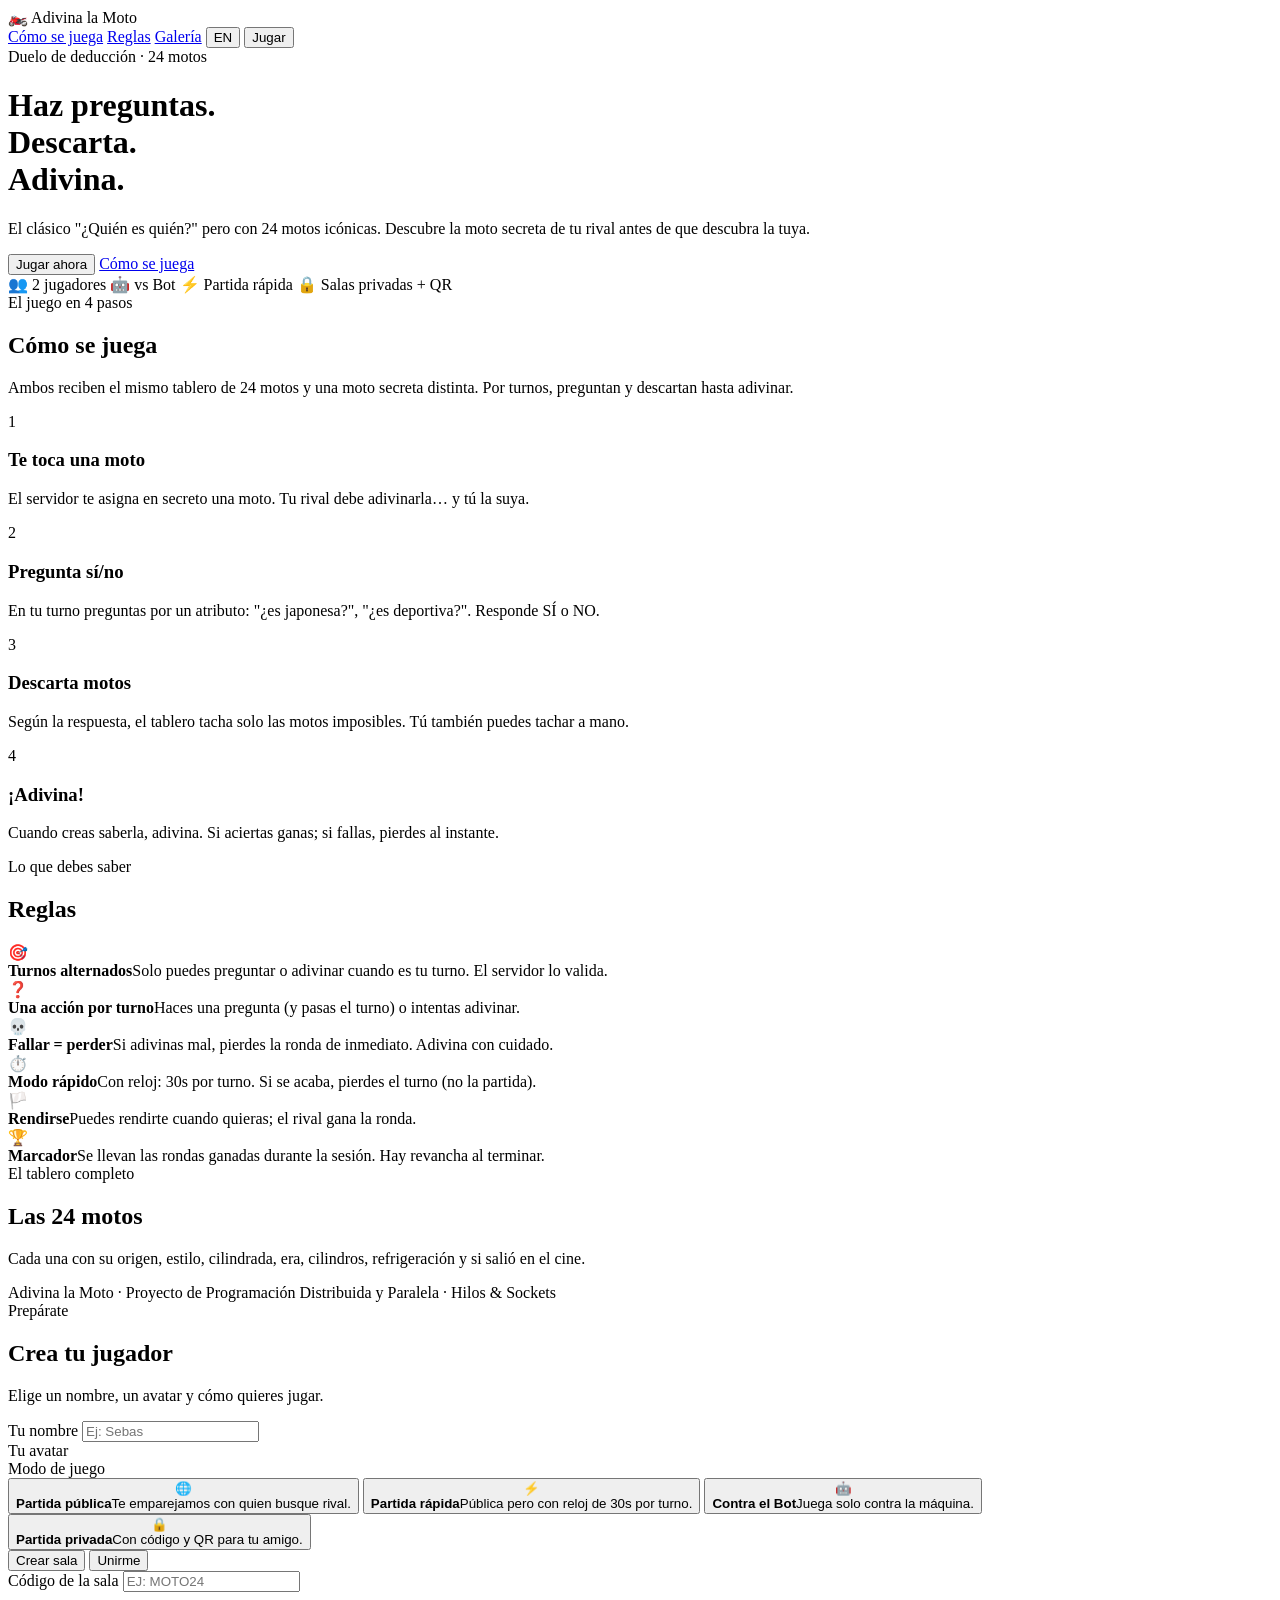
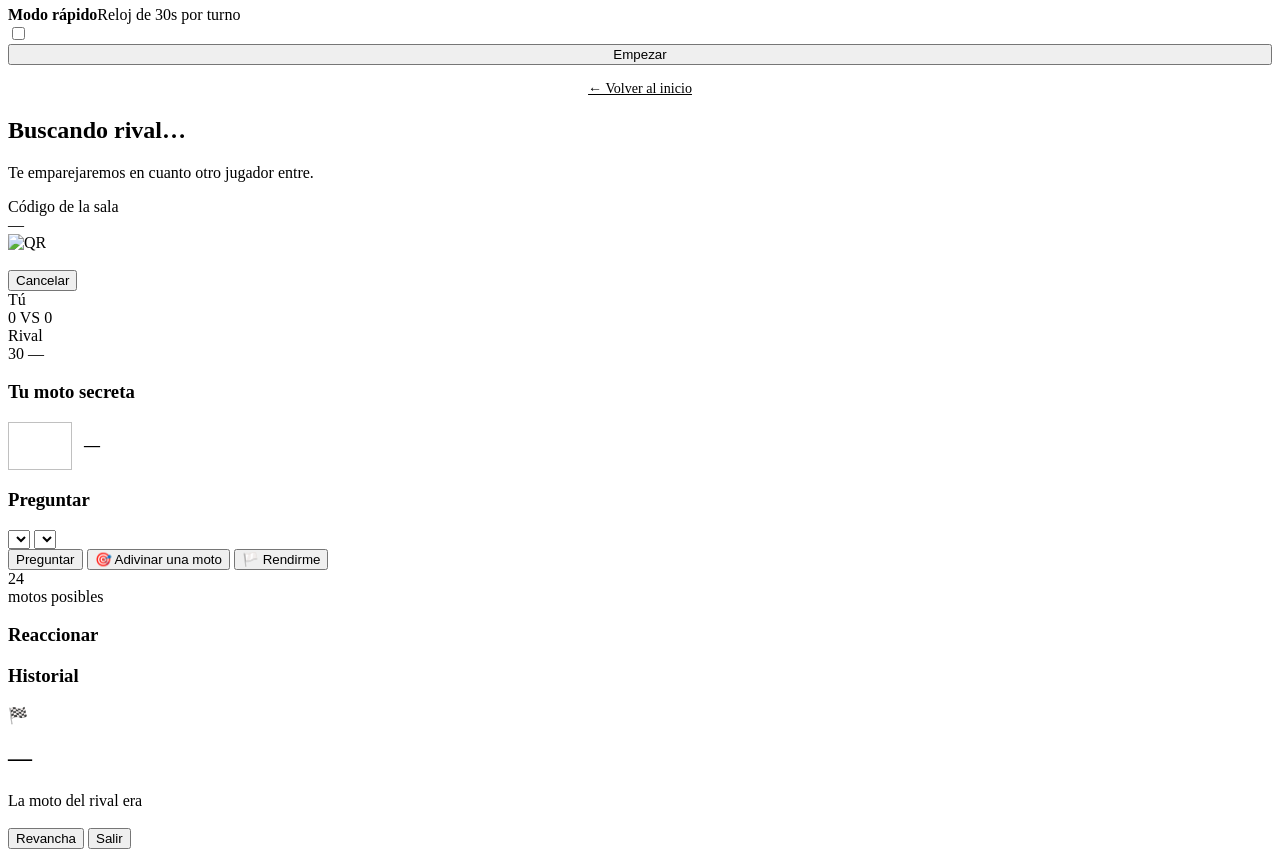
==== web/static/index.html @ 0cffdbb2 "Adivina la Moto: version web (HTTP + WebSocket con hilos y sockets) Anade el modo web junto al modo " ====
<!DOCTYPE html>
<html lang="es">
<head>
<meta charset="UTF-8">
<meta name="viewport" content="width=device-width, initial-scale=1, maximum-scale=1">
<title>Adivina la Moto</title>
<link rel="icon" href="data:image/svg+xml,%3Csvg xmlns='http://www.w3.org/2000/svg' viewBox='0 0 100 100'%3E%3Ctext y='.9em' font-size='90'%3E%F0%9F%8F%8D%EF%B8%8F%3C/text%3E%3C/svg%3E">
<link rel="preconnect" href="https://fonts.googleapis.com">
<link rel="preconnect" href="https://fonts.gstatic.com" crossorigin>
<link href="https://fonts.googleapis.com/css2?family=Archivo:wght@600;700;800;900&family=Manrope:wght@400;500;600;700&display=swap" rel="stylesheet">
<link rel="stylesheet" href="/style.css">
</head>
<body>

<!-- ============ LANDING ============ -->
<div id="landing" class="screen active">
  <nav class="nav">
    <div class="wrap">
      <div class="brand"><span class="mark">🏍️</span> Adivina la Moto</div>
      <div class="nav-links">
        <a href="#como" data-i18n="nav_how">Cómo se juega</a>
        <a href="#reglas" data-i18n="nav_rules">Reglas</a>
        <a href="#galeria" data-i18n="nav_gallery">Galería</a>
        <button class="lang-toggle" id="langBtn">EN</button>
        <button class="btn btn-primary" onclick="irLobby()" data-i18n="nav_play">Jugar</button>
      </div>
    </div>
  </nav>

  <header class="hero">
    <div class="wrap hero-grid">
      <div>
        <span class="kicker" data-i18n="hero_kicker">Duelo de deducción · 24 motos</span>
        <h1><span data-i18n="hero_t1">Haz preguntas.</span><br><span class="out" data-i18n="hero_t2">Descarta.</span><br><span data-i18n="hero_t3">Adivina.</span></h1>
        <p class="lead" data-i18n="hero_lead">El clásico "¿Quién es quién?" pero con 24 motos icónicas. Descubre la moto secreta de tu rival antes de que descubra la tuya.</p>
        <div class="hero-cta">
          <button class="btn btn-primary btn-lg" onclick="irLobby()" data-i18n="hero_cta1">Jugar ahora</button>
          <a href="#como" class="btn btn-ghost btn-lg" data-i18n="hero_cta2">Cómo se juega</a>
        </div>
        <div class="hero-tags">
          <span class="tag" data-i18n="tag1">👥 2 jugadores</span>
          <span class="tag" data-i18n="tag2">🤖 vs Bot</span>
          <span class="tag" data-i18n="tag3">⚡ Partida rápida</span>
          <span class="tag" data-i18n="tag4">🔒 Salas privadas + QR</span>
        </div>
      </div>
      <div class="hero-art" id="heroArt"></div>
    </div>
  </header>

  <section class="block" id="como">
    <div class="wrap">
      <div class="sec-head">
        <span class="kicker" data-i18n="how_kicker">El juego en 4 pasos</span>
        <h2 data-i18n="how_title">Cómo se juega</h2>
        <p data-i18n="how_sub">Ambos reciben el mismo tablero de 24 motos y una moto secreta distinta. Por turnos, preguntan y descartan hasta adivinar.</p>
      </div>
      <div class="steps">
        <div class="step"><span class="num">1</span><h3 data-i18n="s1t">Te toca una moto</h3><p data-i18n="s1p">El servidor te asigna en secreto una moto. Tu rival debe adivinarla… y tú la suya.</p></div>
        <div class="step"><span class="num">2</span><h3 data-i18n="s2t">Pregunta sí/no</h3><p data-i18n="s2p">En tu turno preguntas por un atributo: "¿es japonesa?", "¿es deportiva?". Responde SÍ o NO.</p></div>
        <div class="step"><span class="num">3</span><h3 data-i18n="s3t">Descarta motos</h3><p data-i18n="s3p">Según la respuesta, el tablero tacha solo las motos imposibles. Tú también puedes tachar a mano.</p></div>
        <div class="step"><span class="num">4</span><h3 data-i18n="s4t">¡Adivina!</h3><p data-i18n="s4p">Cuando creas saberla, adivina. Si aciertas ganas; si fallas, pierdes al instante.</p></div>
      </div>
    </div>
  </section>

  <section class="block" id="reglas">
    <div class="wrap">
      <div class="sec-head">
        <span class="kicker" data-i18n="rules_kicker">Lo que debes saber</span>
        <h2 data-i18n="rules_title">Reglas</h2>
      </div>
      <div class="rules">
        <div class="rule"><span class="ic">🎯</span><div><b data-i18n="r1t">Turnos alternados</b><span data-i18n="r1p">Solo puedes preguntar o adivinar cuando es tu turno. El servidor lo valida.</span></div></div>
        <div class="rule"><span class="ic">❓</span><div><b data-i18n="r2t">Una acción por turno</b><span data-i18n="r2p">Haces una pregunta (y pasas el turno) o intentas adivinar.</span></div></div>
        <div class="rule"><span class="ic">💀</span><div><b data-i18n="r3t">Fallar = perder</b><span data-i18n="r3p">Si adivinas mal, pierdes la ronda de inmediato. Adivina con cuidado.</span></div></div>
        <div class="rule"><span class="ic">⏱️</span><div><b data-i18n="r4t">Modo rápido</b><span data-i18n="r4p">Con reloj: 30s por turno. Si se acaba, pierdes el turno (no la partida).</span></div></div>
        <div class="rule"><span class="ic">🏳️</span><div><b data-i18n="r5t">Rendirse</b><span data-i18n="r5p">Puedes rendirte cuando quieras; el rival gana la ronda.</span></div></div>
        <div class="rule"><span class="ic">🏆</span><div><b data-i18n="r6t">Marcador</b><span data-i18n="r6p">Se llevan las rondas ganadas durante la sesión. Hay revancha al terminar.</span></div></div>
      </div>
    </div>
  </section>

  <section class="block" id="galeria">
    <div class="wrap">
      <div class="sec-head">
        <span class="kicker" data-i18n="gal_kicker">El tablero completo</span>
        <h2 data-i18n="gal_title">Las 24 motos</h2>
        <p data-i18n="gal_sub">Cada una con su origen, estilo, cilindrada, era, cilindros, refrigeración y si salió en el cine.</p>
      </div>
      <div class="gallery" id="gallery"></div>
    </div>
  </section>

  <footer class="footer">
    <div class="wrap">Adivina la Moto · Proyecto de Programación Distribuida y Paralela · Hilos &amp; Sockets</div>
  </footer>
</div>

<!-- ============ LOBBY ============ -->
<div id="lobby" class="screen">
  <div class="center-screen">
    <div class="panel">
      <span class="kicker" data-i18n="lobby_kicker">Prepárate</span>
      <h2 data-i18n="lobby_title">Crea tu jugador</h2>
      <p class="sub" data-i18n="lobby_sub">Elige un nombre, un avatar y cómo quieres jugar.</p>

      <div class="field">
        <label data-i18n="lobby_name">Tu nombre</label>
        <input class="input" id="nombre" maxlength="20" placeholder="Ej: Sebas" autocomplete="off">
      </div>

      <div class="field">
        <label data-i18n="lobby_avatar">Tu avatar</label>
        <div class="avatars" id="avatars"></div>
      </div>

      <div class="field">
        <label data-i18n="lobby_mode">Modo de juego</label>
        <div class="modes">
          <button class="mode" data-modo="publica" onclick="elegirModo('publica', this)">
            <span class="ic">🌐</span><div><b data-i18n="m_pub_t">Partida pública</b><span data-i18n="m_pub_s">Te emparejamos con quien busque rival.</span></div>
          </button>
          <button class="mode" data-modo="rapida" onclick="elegirModo('rapida', this)">
            <span class="ic">⚡</span><div><b data-i18n="m_fast_t">Partida rápida</b><span data-i18n="m_fast_s">Pública pero con reloj de 30s por turno.</span></div>
          </button>
          <button class="mode" data-modo="bot" onclick="elegirModo('bot', this)">
            <span class="ic">🤖</span><div><b data-i18n="m_bot_t">Contra el Bot</b><span data-i18n="m_bot_s">Juega solo contra la máquina.</span></div>
          </button>
          <button class="mode" data-modo="privada" onclick="elegirModo('privada', this)">
            <span class="ic">🔒</span><div><b data-i18n="m_priv_t">Partida privada</b><span data-i18n="m_priv_s">Con código y QR para tu amigo.</span></div>
          </button>
        </div>

        <!-- Sub-panel privada -->
        <div class="sub-panel" id="privPanel">
          <div class="segmented">
            <button id="segCrear" class="sel" onclick="setPriv('crear')" data-i18n="priv_create">Crear sala</button>
            <button id="segUnir" onclick="setPriv('unir')" data-i18n="priv_join">Unirme</button>
          </div>
          <div class="field" style="margin-bottom:14px">
            <label id="codeLabel" data-i18n="priv_code">Código de la sala</label>
            <input class="input" id="codigo" maxlength="10" placeholder="Ej: MOTO24" style="text-transform:uppercase" autocomplete="off">
          </div>
          <div class="switch-row" id="rapidaRow">
            <div class="txt"><b data-i18n="priv_fast_t">Modo rápido</b><span data-i18n="priv_fast_s">Reloj de 30s por turno</span></div>
            <label class="switch"><input type="checkbox" id="rapidaChk"><span class="slider"></span></label>
          </div>
        </div>
      </div>

      <div class="err-msg" id="lobbyErr"></div>
      <button class="btn btn-primary btn-lg" id="startBtn" style="width:100%;justify-content:center" onclick="comenzar()" data-i18n="lobby_start">Empezar</button>
      <div style="text-align:center;margin-top:14px"><a href="#" onclick="volverLanding();return false" style="color:var(--muted);font-size:.88rem" data-i18n="lobby_back">← Volver al inicio</a></div>
    </div>
  </div>
</div>

<!-- ============ ESPERANDO ============ -->
<div id="esperando" class="screen">
  <div class="center-screen">
    <div class="panel waiting">
      <div class="spinner"></div>
      <h2 id="waitTitle" data-i18n="wait_title">Buscando rival…</h2>
      <p class="sub" id="waitSub" data-i18n="wait_sub">Te emparejaremos en cuanto otro jugador entre.</p>
      <div id="privateInfo" class="hidden">
        <div class="code-box">
          <div class="lbl" data-i18n="wait_code">Código de la sala</div>
          <div class="code" id="waitCode">—</div>
        </div>
        <div class="qr-wrap"><img id="qrImg" alt="QR"></div>
        <div class="share-link" id="shareLink"></div>
      </div>
      <button class="btn btn-ghost" style="margin-top:18px" onclick="cancelarEspera()" data-i18n="wait_cancel">Cancelar</button>
    </div>
  </div>
</div>

<!-- ============ JUEGO ============ -->
<div id="juego" class="screen game">
  <div class="game-bar">
    <div class="wrap">
      <div class="scoreboard">
        <div class="who me"><img class="av" id="myAv"><span class="nm" id="myName">Tú</span></div>
        <span class="score-num" id="myScore">0</span>
        <span class="vs">VS</span>
        <span class="score-num" id="rivalScore">0</span>
        <div class="who"><span class="nm" id="rivalName">Rival</span></div>
      </div>
      <div class="turn-pill">
        <span class="clock hidden" id="clock">30</span>
        <span class="pill" id="turnPill">—</span>
      </div>
    </div>
  </div>

  <div class="wrap game-layout">
    <div>
      <div class="board" id="board"></div>
    </div>
    <aside class="side">
      <div class="box">
        <h3 data-i18n="g_secret">Tu moto secreta</h3>
        <div style="display:flex;align-items:center;gap:12px">
          <img id="secretImg" style="width:64px;height:48px;object-fit:contain">
          <b id="secretName" style="font-family:var(--font-display)">—</b>
        </div>
      </div>

      <div class="box">
        <h3 data-i18n="g_ask">Preguntar</h3>
        <div class="select-row">
          <select class="input" id="selAtributo"></select>
          <select class="input" id="selValor"></select>
        </div>
        <button class="btn btn-primary" id="btnPreguntar" onclick="preguntar()" data-i18n="g_ask_btn">Preguntar</button>
        <button class="btn btn-soft" id="btnAdivinar" onclick="toggleGuess()" data-i18n="g_guess_btn">🎯 Adivinar una moto</button>
        <button class="btn btn-danger" onclick="rendirse()" data-i18n="g_giveup">🏳️ Rendirme</button>
      </div>

      <div class="box counter">
        <div class="big" id="posibles">24</div>
        <div class="lbl" data-i18n="g_left">motos posibles</div>
      </div>

      <div class="box">
        <h3 data-i18n="g_react">Reaccionar</h3>
        <div class="emoji-bar" id="emojiBar"></div>
      </div>

      <div class="box">
        <h3 data-i18n="g_history">Historial</h3>
        <div class="log" id="log"></div>
      </div>
    </aside>
  </div>
</div>

<!-- ============ FIN ============ -->
<div id="fin" class="screen">
  <div class="center-screen">
    <div class="panel result-card">
      <div class="result-emoji" id="finEmoji">🏁</div>
      <h2 id="finTitle">—</h2>
      <p class="sub" id="finMsg"></p>
      <div class="reveal">
        <div class="lbl kicker" data-i18n="fin_reveal">La moto del rival era</div>
        <img id="finImg"><div><b id="finMoto" style="font-family:var(--font-display)"></b></div>
      </div>
      <div class="score-final" id="finScore"></div>
      <div class="fin-actions">
        <button class="btn btn-primary btn-lg" id="btnRevancha" onclick="revancha()" data-i18n="fin_rematch">Revancha</button>
        <button class="btn btn-ghost btn-lg" onclick="salirAlInicio()" data-i18n="fin_exit">Salir</button>
      </div>
    </div>
  </div>
</div>

<div class="toast" id="toast"></div>

<script src="/i18n.js"></script>
<script src="/app.js"></script>
</body>
</html>
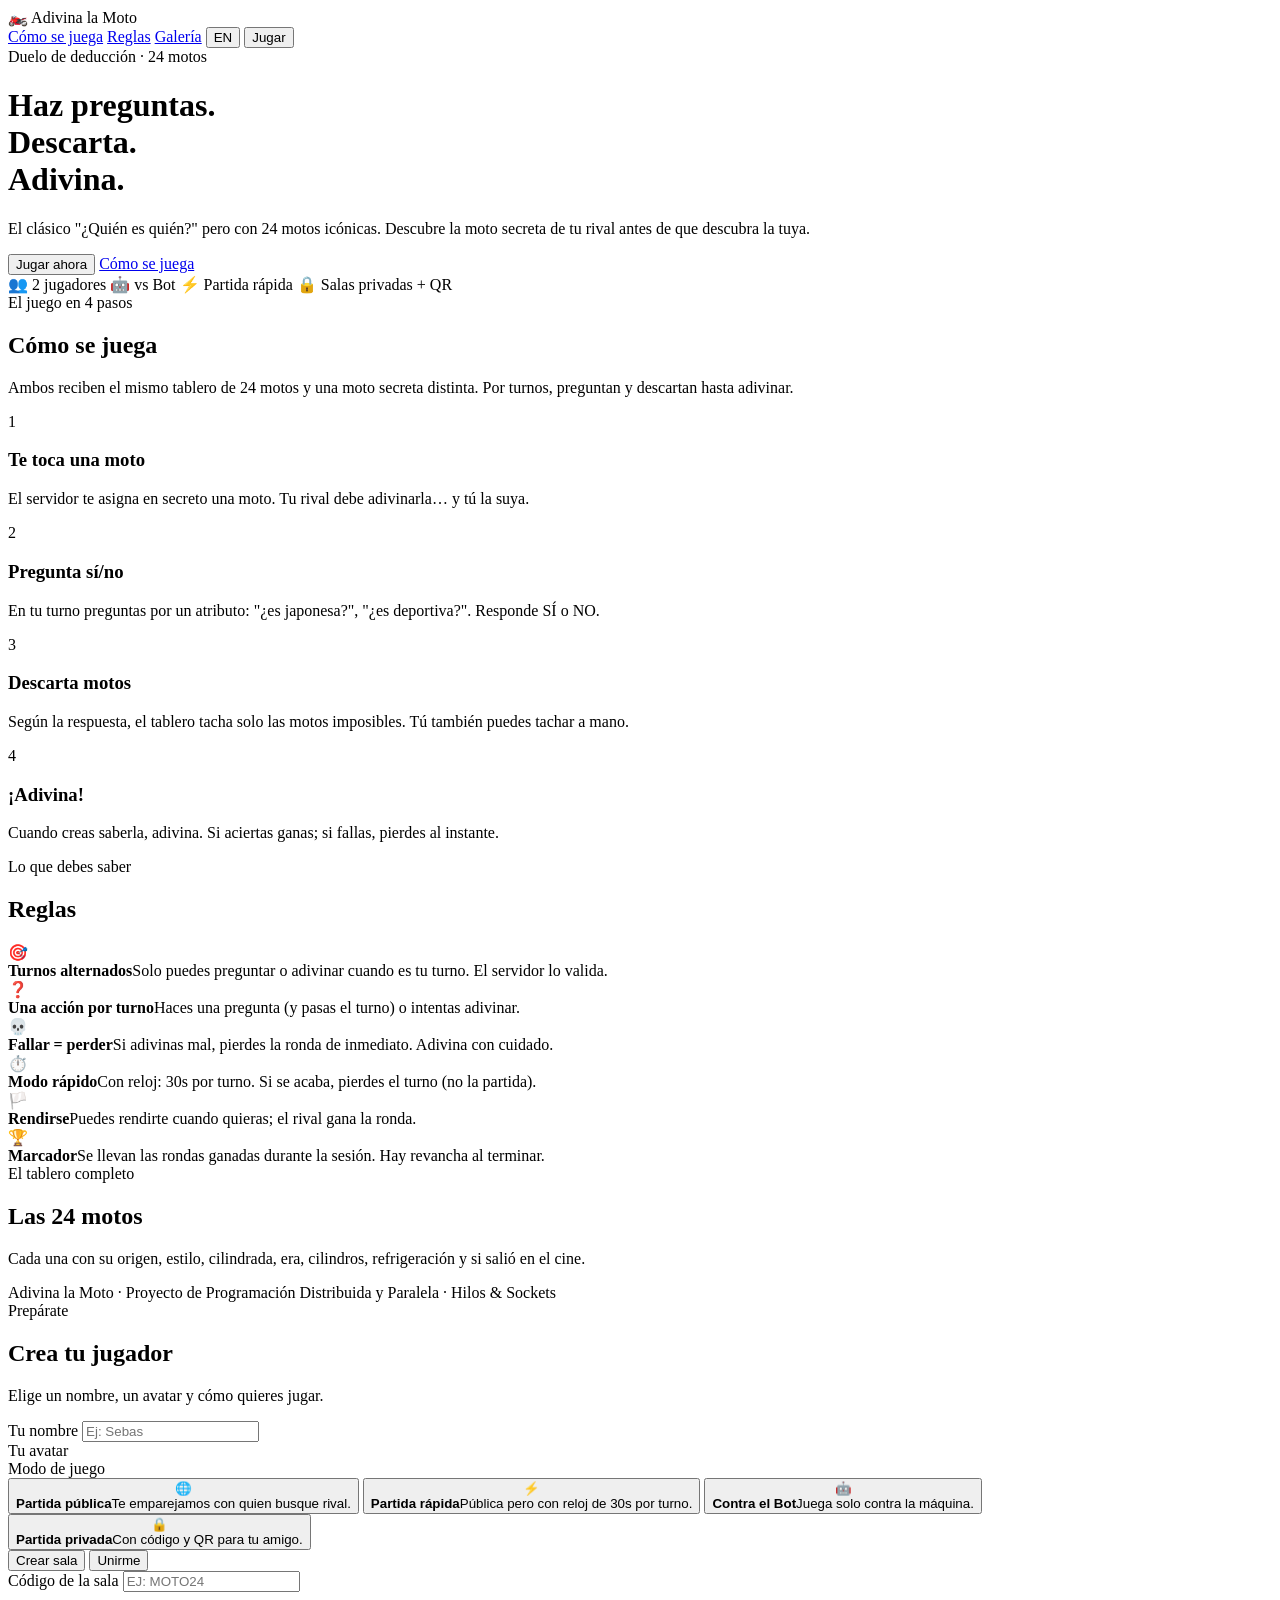
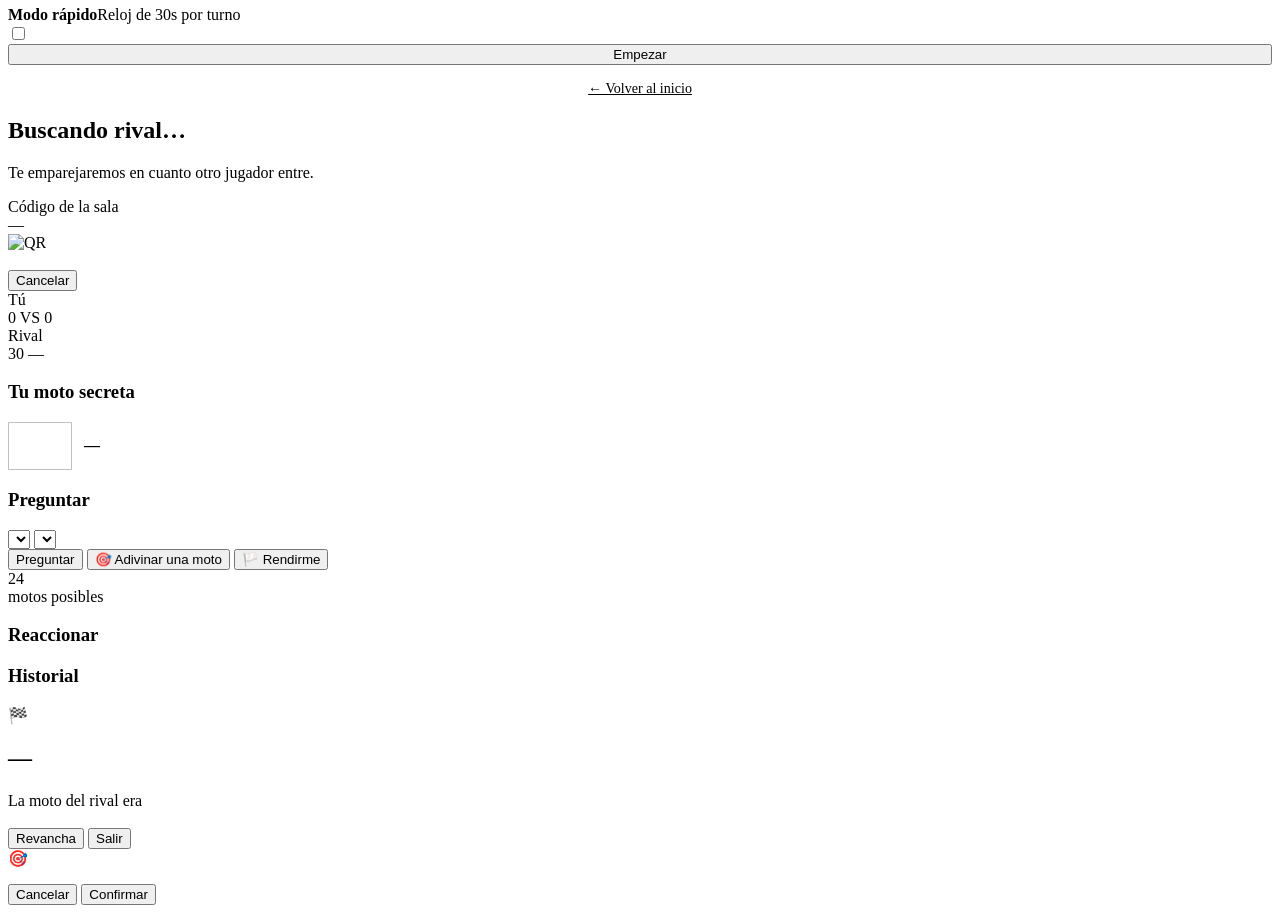
==== commit 1e46646b: "Mejoras UX: sonido por emoji, modal de confirmacion con estilo propio, avatares dinamicos desde carp" ====
--- a/web/static/index.html
+++ b/web/static/index.html
@@ -256,6 +256,18 @@
   </div>
 </div>
 
+<!-- ============ MODAL DE CONFIRMACIÓN (con estilo de la página) ============ -->
+<div class="modal-overlay" id="modal">
+  <div class="modal-box">
+    <div class="modal-icon" id="modalIcon">🎯</div>
+    <p id="modalText"></p>
+    <div class="modal-actions">
+      <button class="btn btn-ghost" id="modalCancel">Cancelar</button>
+      <button class="btn btn-primary" id="modalOk">Confirmar</button>
+    </div>
+  </div>
+</div>
+
 <div class="toast" id="toast"></div>
 
 <script src="/i18n.js"></script>
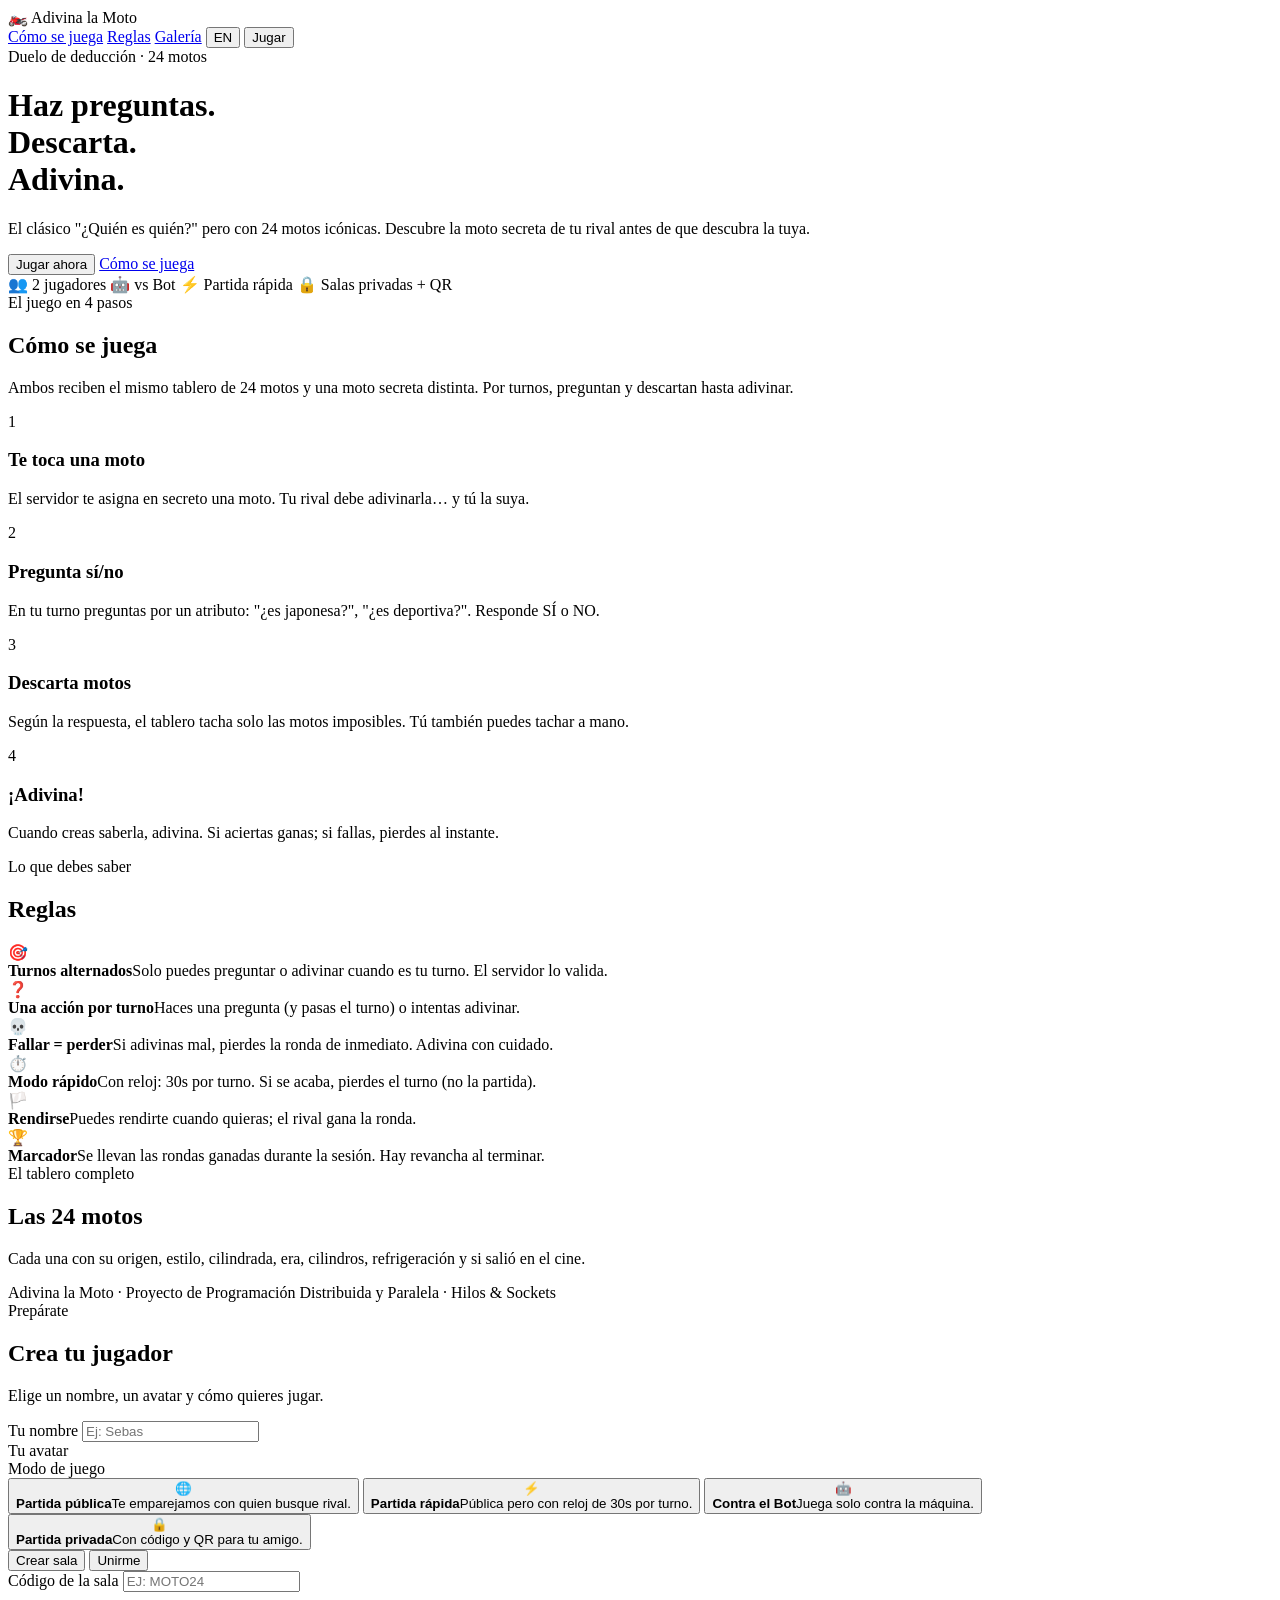
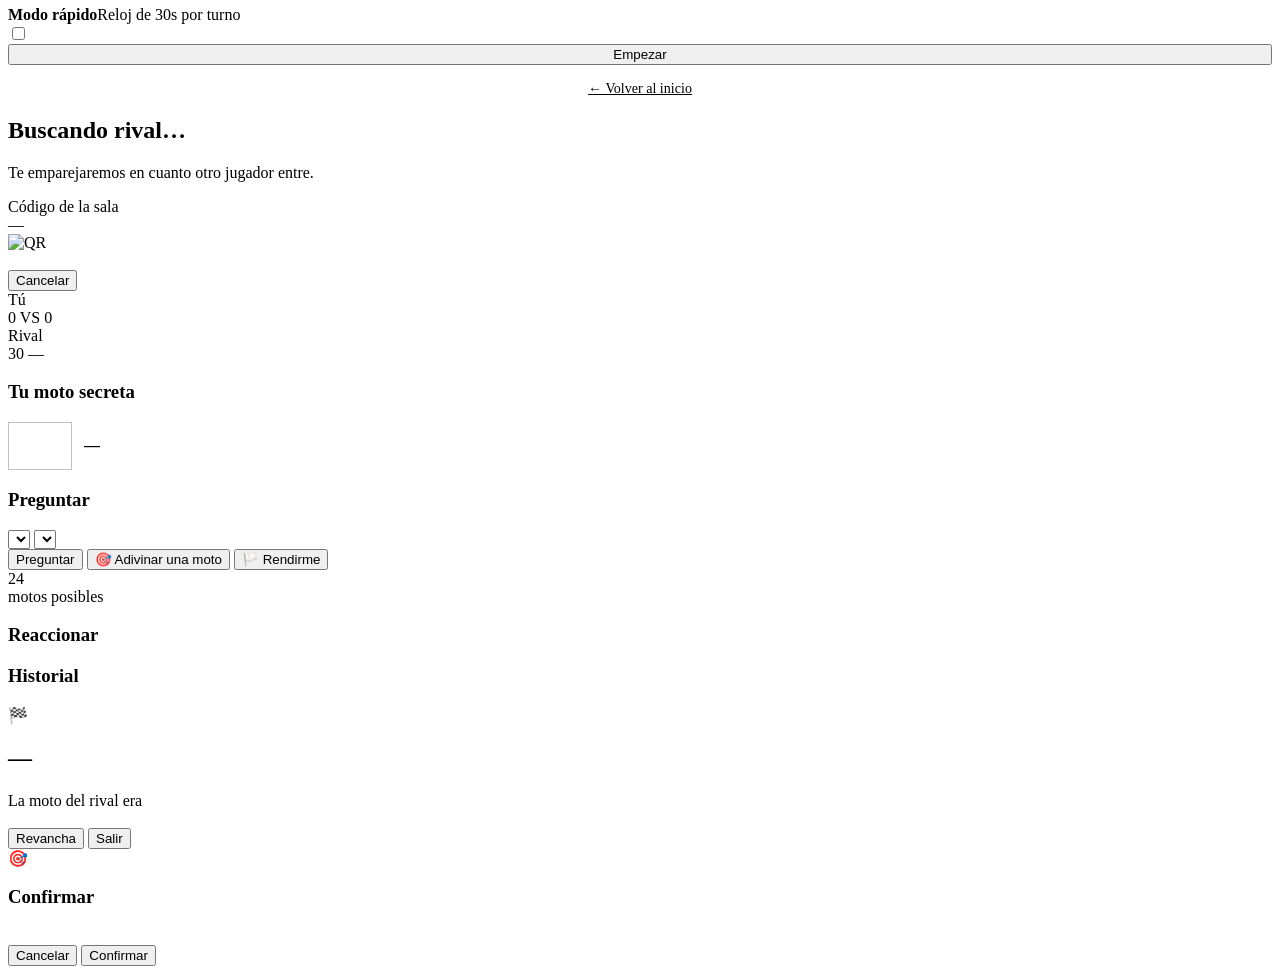
==== commit c517f096: "Rediseno del modal de confirmacion: insignia, titulo, vista previa de la moto (adivinar) y estilo de" ====
--- a/web/static/index.html
+++ b/web/static/index.html
@@ -258,9 +258,13 @@
 
 <!-- ============ MODAL DE CONFIRMACIÓN (con estilo de la página) ============ -->
 <div class="modal-overlay" id="modal">
-  <div class="modal-box">
-    <div class="modal-icon" id="modalIcon">🎯</div>
+  <div class="modal-box" id="modalBox">
+    <div class="modal-badge" id="modalIcon">🎯</div>
+    <h3 class="modal-title" id="modalTitle">Confirmar</h3>
     <p id="modalText"></p>
+    <div class="modal-moto hidden" id="modalMoto">
+      <img id="modalMotoImg" alt=""><span id="modalMotoName"></span>
+    </div>
     <div class="modal-actions">
       <button class="btn btn-ghost" id="modalCancel">Cancelar</button>
       <button class="btn btn-primary" id="modalOk">Confirmar</button>
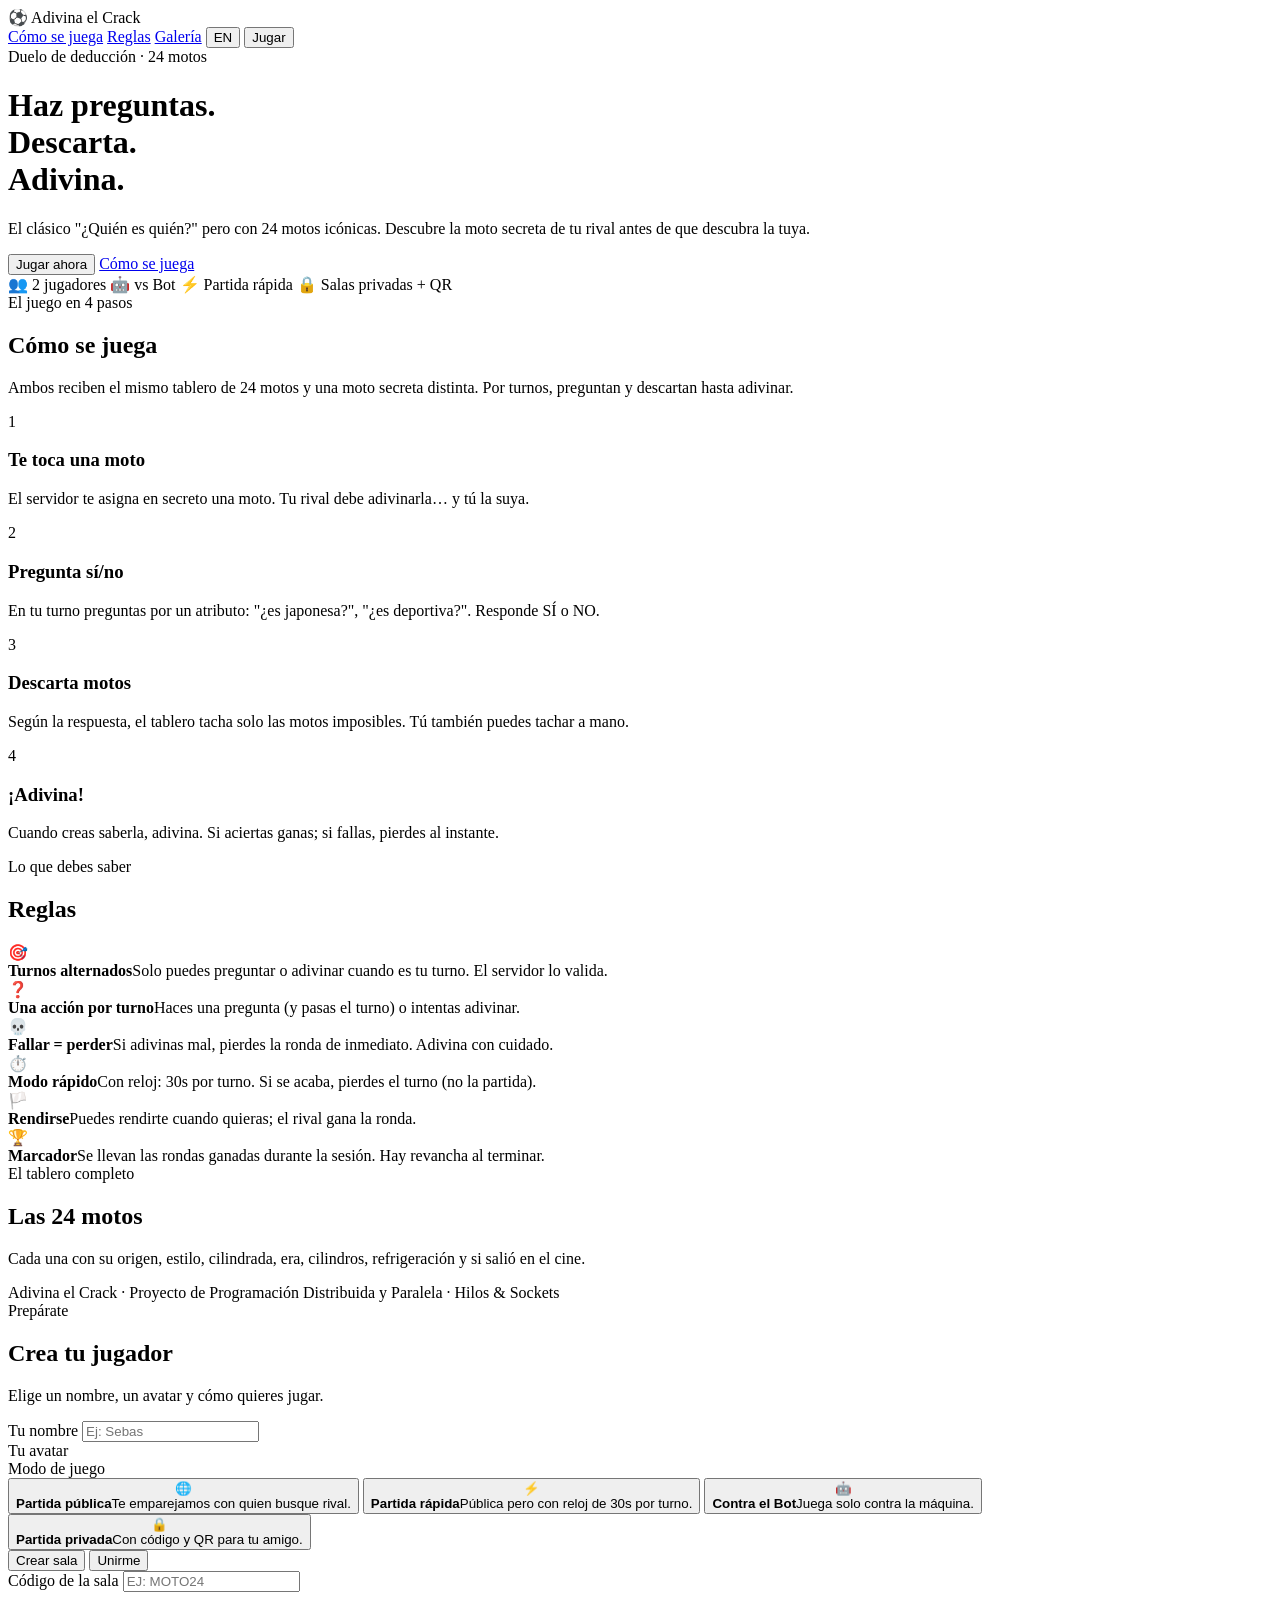
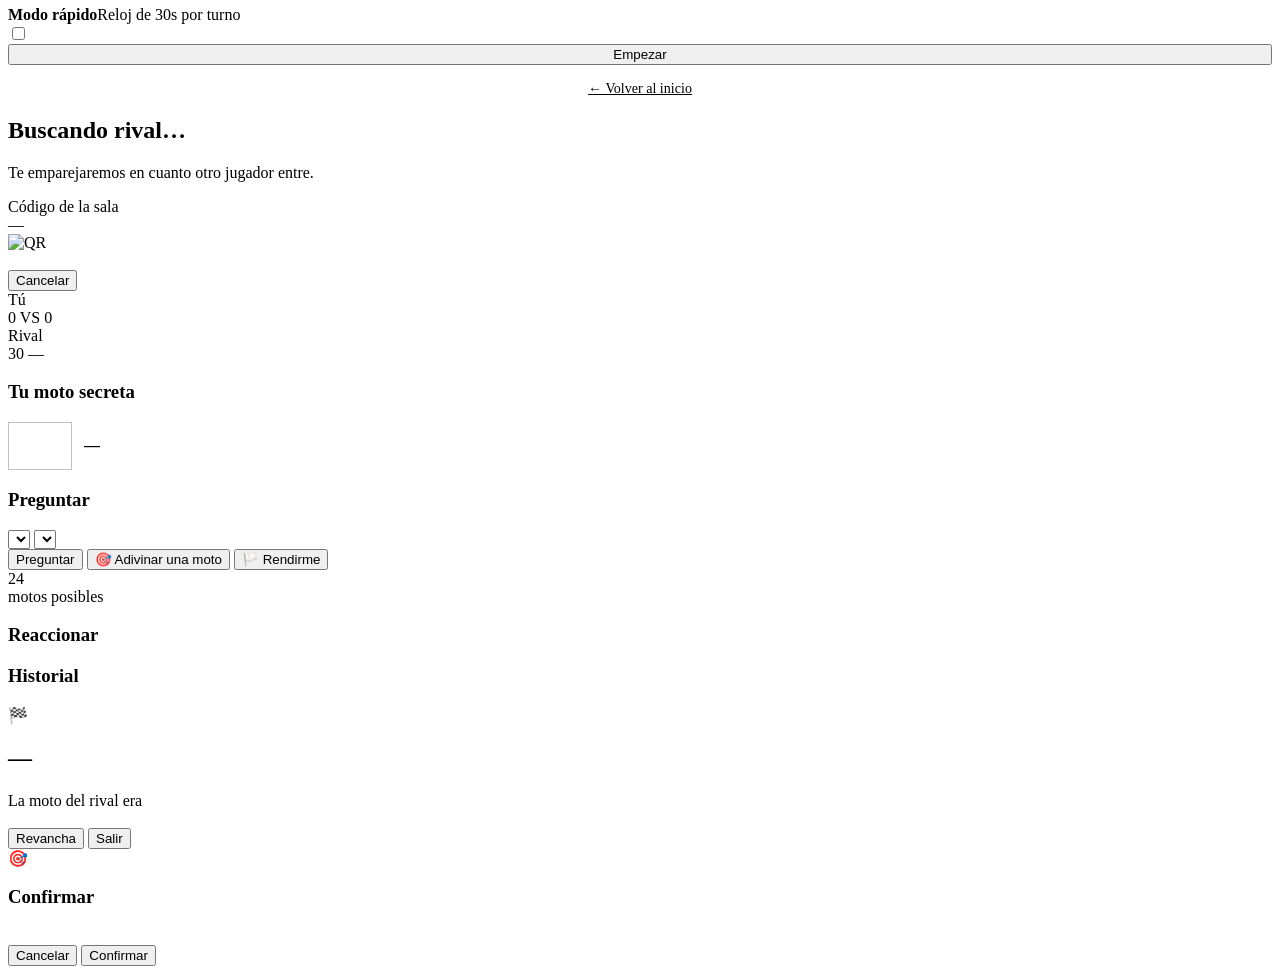
==== commit 1c8b1e26: "Cambio de tema: de motos a futbol (Adivina el Crack) - 24 jugadores, atributos, fotos de Wikipedia, " ====
--- a/web/static/index.html
+++ b/web/static/index.html
@@ -3,8 +3,8 @@
 <head>
 <meta charset="UTF-8">
 <meta name="viewport" content="width=device-width, initial-scale=1, maximum-scale=1">
-<title>Adivina la Moto</title>
-<link rel="icon" href="data:image/svg+xml,%3Csvg xmlns='http://www.w3.org/2000/svg' viewBox='0 0 100 100'%3E%3Ctext y='.9em' font-size='90'%3E%F0%9F%8F%8D%EF%B8%8F%3C/text%3E%3C/svg%3E">
+<title>Adivina el Crack</title>
+<link rel="icon" href="data:image/svg+xml,%3Csvg xmlns='http://www.w3.org/2000/svg' viewBox='0 0 100 100'%3E%3Ctext y='.9em' font-size='90'%3E%E2%9A%BD%3C/text%3E%3C/svg%3E">
 <link rel="preconnect" href="https://fonts.googleapis.com">
 <link rel="preconnect" href="https://fonts.gstatic.com" crossorigin>
 <link href="https://fonts.googleapis.com/css2?family=Archivo:wght@600;700;800;900&family=Manrope:wght@400;500;600;700&display=swap" rel="stylesheet">
@@ -16,7 +16,7 @@
 <div id="landing" class="screen active">
   <nav class="nav">
     <div class="wrap">
-      <div class="brand"><span class="mark">🏍️</span> Adivina la Moto</div>
+      <div class="brand"><span class="mark">⚽</span> Adivina el Crack</div>
       <div class="nav-links">
         <a href="#como" data-i18n="nav_how">Cómo se juega</a>
         <a href="#reglas" data-i18n="nav_rules">Reglas</a>
@@ -93,7 +93,7 @@
   </section>
 
   <footer class="footer">
-    <div class="wrap">Adivina la Moto · Proyecto de Programación Distribuida y Paralela · Hilos &amp; Sockets</div>
+    <div class="wrap">Adivina el Crack · Proyecto de Programación Distribuida y Paralela · Hilos &amp; Sockets</div>
   </footer>
 </div>
 
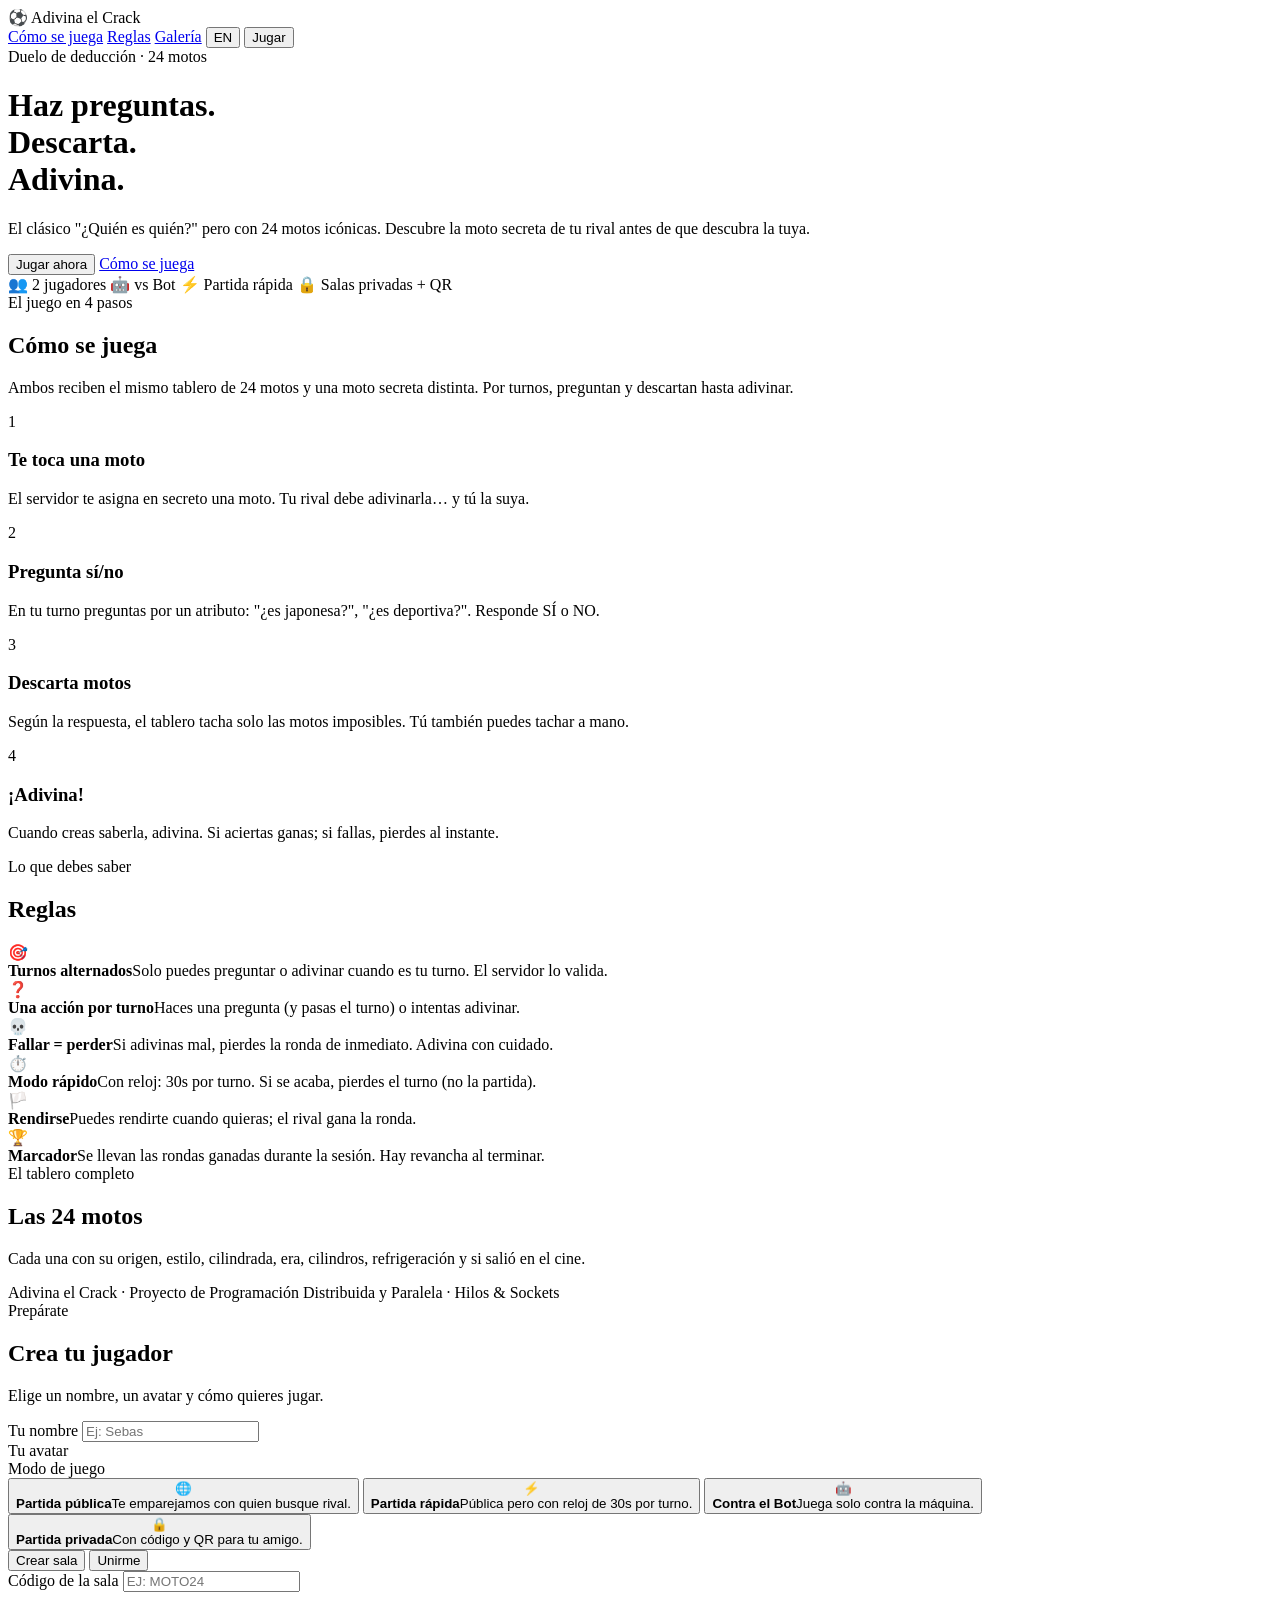
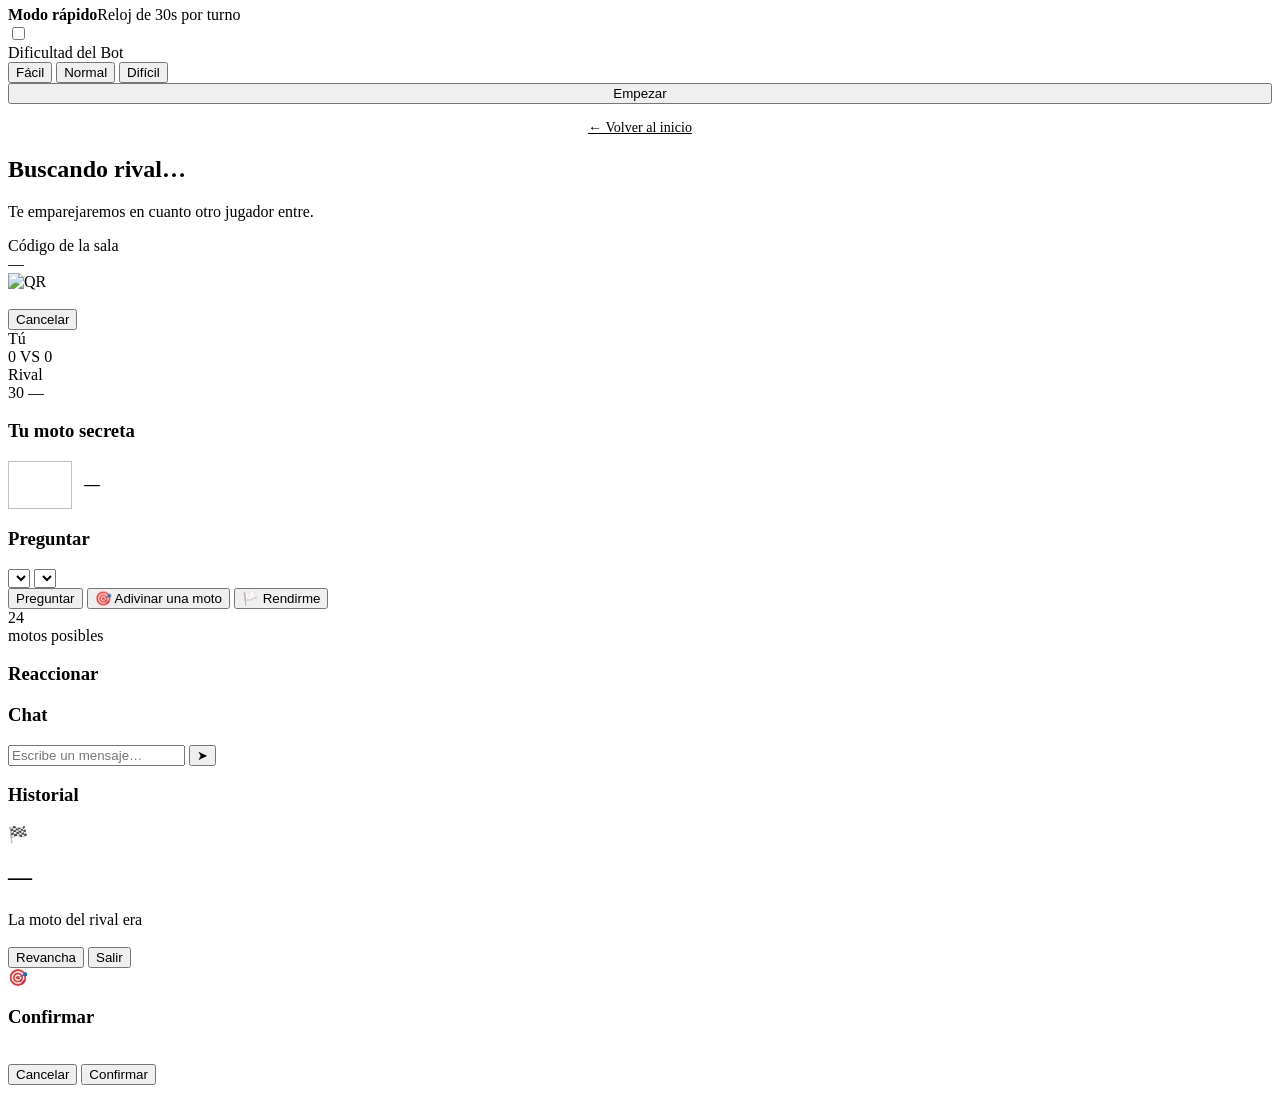
==== commit 6c266a23: "Funcionalidades nuevas: chat de texto (sockets), monitor en vivo del servidor (hilos+sockets+Lock), " ====
--- a/web/static/index.html
+++ b/web/static/index.html
@@ -147,6 +147,18 @@
             <label class="switch"><input type="checkbox" id="rapidaChk"><span class="slider"></span></label>
           </div>
         </div>
+
+        <!-- Sub-panel dificultad del Bot -->
+        <div class="sub-panel" id="botPanel">
+          <div class="field" style="margin-bottom:0">
+            <label data-i18n="bot_diff">Dificultad del Bot</label>
+            <div class="segmented" style="margin-bottom:0">
+              <button id="diffFacil" onclick="setDificultad('facil')" data-i18n="diff_easy">Fácil</button>
+              <button id="diffNormal" class="sel" onclick="setDificultad('normal')" data-i18n="diff_normal">Normal</button>
+              <button id="diffDificil" onclick="setDificultad('dificil')" data-i18n="diff_hard">Difícil</button>
+            </div>
+          </div>
+        </div>
       </div>
 
       <div class="err-msg" id="lobbyErr"></div>
@@ -229,6 +241,15 @@
       </div>
 
       <div class="box">
+        <h3 data-i18n="g_chat">Chat</h3>
+        <div class="chat" id="chat"></div>
+        <div class="chat-input">
+          <input class="input" id="chatInput" maxlength="200" autocomplete="off" data-i18n-ph="chat_ph" placeholder="Escribe un mensaje…">
+          <button class="btn btn-soft" id="chatSend" onclick="enviarChat()" aria-label="Enviar">➤</button>
+        </div>
+      </div>
+
+      <div class="box">
         <h3 data-i18n="g_history">Historial</h3>
         <div class="log" id="log"></div>
       </div>
